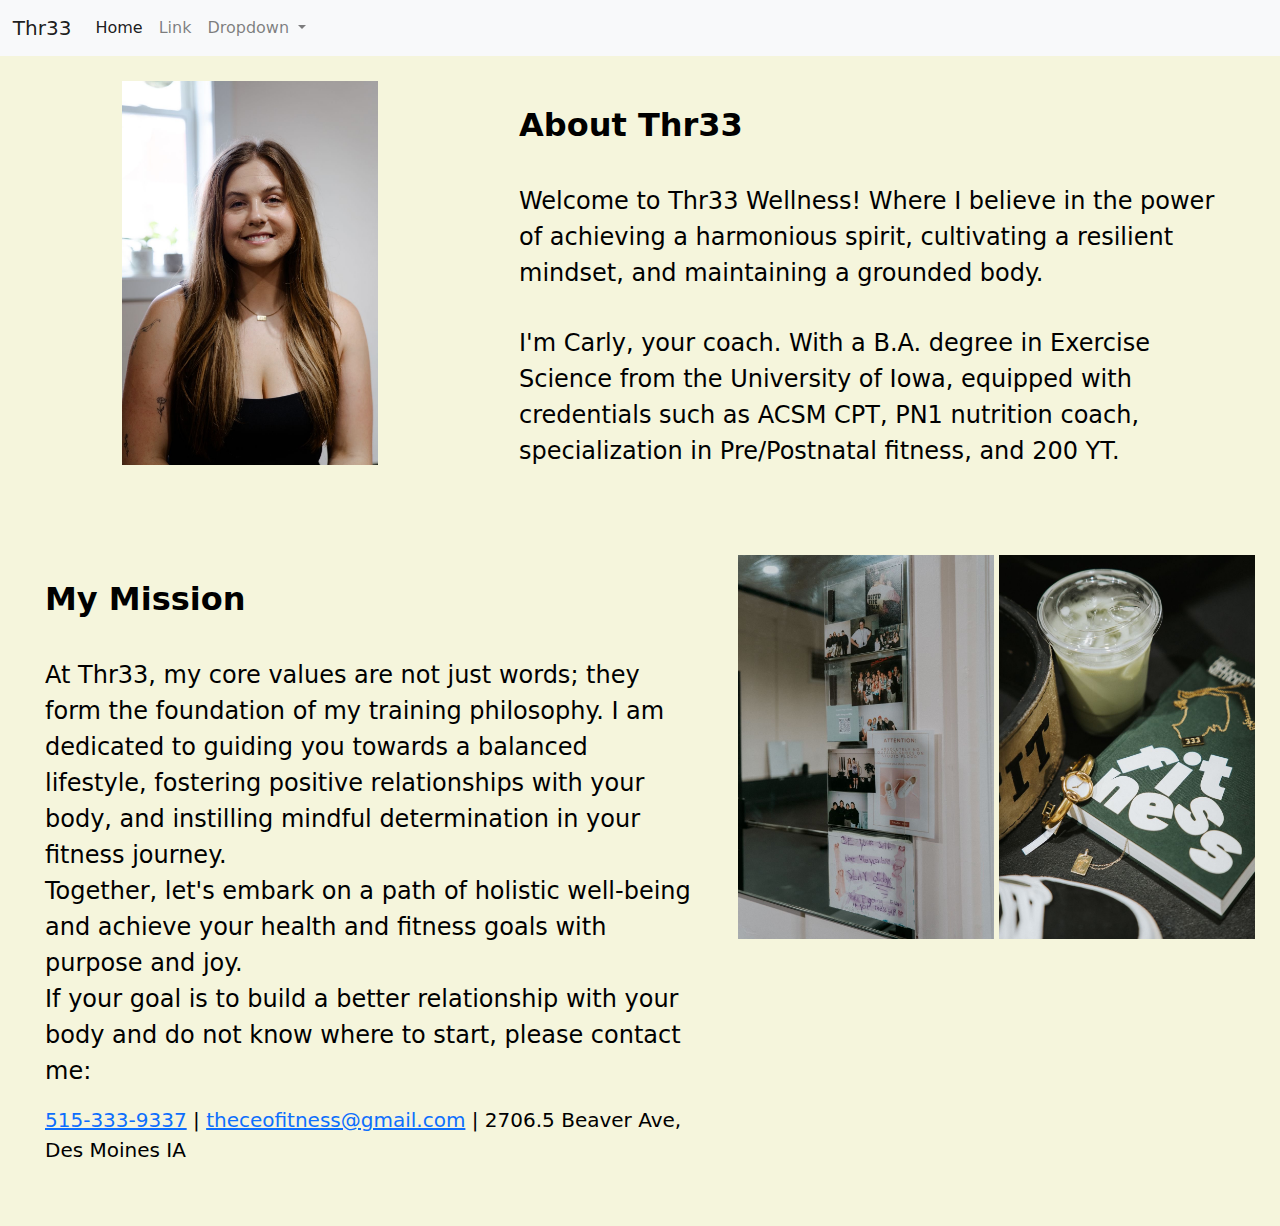
==== about_us.html @ e53f4fe4 "added about us" ====
<!DOCTYPE html>
<html lang="en">
  <head>
    <meta charset="UTF-8" />
    <meta name="viewport" content="width=device-width, initial-scale=1.0" />
    <link
      rel="stylesheet"
      href="https://cdn.jsdelivr.net/npm/bootstrap@4.3.1/dist/css/bootstrap.min.css"
      integrity="sha384-ggOyR0iXCbMQv3Xipma34MD+dH/1fQ784/j6cY/iJTQUOhcWr7x9JvoRxT2MZw1T"
      crossorigin="anonymous"
    />

    <!-- Bootstrap CSS -->
    <link
      href="https://cdn.jsdelivr.net/npm/bootstrap@5.3.3/dist/css/bootstrap.min.css"
      rel="stylesheet"
      integrity="sha384-QWTKZyjpPEjISv5WaRU9OFeRpok6YctnYmDr5pNlyT2bRjXh0JMhjY6hW+ALEwIH"
      crossorigin="anonymous"
    />
    <script
      src="https://cdn.jsdelivr.net/npm/bootstrap@5.3.3/dist/js/bootstrap.bundle.min.js"
      integrity="sha384-YvpcrYf0tY3lHB60NNkmXc5s9fDVZLESaAA55NDzOxhy9GkcIdslK1eN7N6jIeHz"
      crossorigin="anonymous"
    ></script>

    <!-- index.css -->
    <link href="index.css" rel="stylesheet" />
    <script src="index.js"></script>
    <script
      src="https://code.jquery.com/jquery-3.3.1.slim.min.js"
      integrity="sha384-q8i/X+965DzO0rT7abK41JStQIAqVgRVzpbzo5smXKp4YfRvH+8abtTE1Pi6jizo"
      crossorigin="anonymous"
    ></script>
    <script
      src="https://cdn.jsdelivr.net/npm/popper.js@1.14.7/dist/umd/popper.min.js"
      integrity="sha384-UO2eT0CpHqdSJQ6hJty5KVphtPhzWj9WO1clHTMGa3JDZwrnQq4sF86dIHNDz0W1"
      crossorigin="anonymous"
    ></script>

    <!-- Boot strap js -->
    <script src="https://stackpath.bootstrapcdn.com/bootstrap/4.5.2/js/bootstrap.min.js"></script>

    <title>Thr33 | About Us</title>
  </head>
  <body>
    <nav class="navbar navbar-expand-lg navbar-light bg-light">
      <a class="navbar-brand" href="./index.html" style="margin-left: 1%"
        >Thr33</a
      >
      <button
        class="navbar-toggler"
        type="button"
        data-toggle="collapse"
        data-target="#navbarSupportedContent"
        aria-controls="navbarSupportedContent"
        aria-expanded="false"
        aria-label="Toggle navigation"
      >
        <span class="navbar-toggler-icon"></span>
      </button>

      <div class="collapse navbar-collapse" id="navbarSupportedContent">
        <ul class="navbar-nav mr-auto">
          <li class="nav-item active">
            <a class="nav-link" href="./index.html"
              >Home <span class="sr-only">(current)</span></a
            >
          </li>
          <li class="nav-item">
            <a class="nav-link" href="#">Link</a>
          </li>
          <li class="nav-item dropdown">
            <a
              class="nav-link dropdown-toggle"
              href="#"
              id="navbarDropdown"
              role="button"
              data-toggle="dropdown"
              aria-haspopup="true"
              aria-expanded="false"
            >
              Dropdown
            </a>
            <div class="dropdown-menu" aria-labelledby="navbarDropdown">
              <a class="dropdown-item" href="./about_us.html">About Us</a>
              <a class="dropdown-item" href="#">Training Programs</a>
              <a class="dropdown-item" href="./contact.html">Contact Us</a>
              <div class="dropdown-divider"></div>
              <a class="dropdown-item" href="#">Something else here</a>
            </div>
          </li>
        </ul>
      </div>
    </nav>
    <!-- <div class="container text-center"> -->
    <div class="row" style="background-color: beige; padding: 25px">
      <!-- auto div: put image inside and determine the size of it and the grid will snap to -->
      <div class="col-md-auto">
        <img
          src="images/carly_4.jpg"
          style="min-width: 50vh; object-fit: contain"
          class="img"
        />
      </div>
      <div class="col">
        <div class="text-content">
          <div class="row">
            <p class="header-text">
              <b>About Thr33</b>
            </p>
          </div>

          <div class="row" style="padding-top: 2vh">
            <p class="plain-text">
              Welcome to Thr33 Wellness! Where I believe in the power of
              achieving a harmonious spirit, cultivating a resilient mindset,
              and maintaining a grounded body.
            </p>
          </div>
          <div class="row" style="padding-top: 2vh">
            <p class="plain-text">
              I'm Carly, your coach. With a B.A. degree in Exercise Science from
              the University of Iowa, equipped with credentials such as ACSM
              CPT, PN1 nutrition coach, specialization in Pre/Postnatal fitness,
              and 200 YT.
            </p>
          </div>
        </div>
      </div>
    </div>

    <div class="row" style="background-color: beige; padding: 25px">
      <!-- auto div: put image inside and determine the size of it and the grid will snap to -->
      <!-- <div class="col-md-auto">
        <img src="images/team_picture_309.jpg" class="img" />
      </div> -->

      <div class="col">
        <div class="text-content">
          <div class="row">
            <p class="header-text"><b>My Mission</b></p>
          </div>

          <div class="row" style="padding-top: 2vh">
            <p class="plain-text">
              At Thr33, my core values are not just words; they form the
              foundation of my training philosophy. I am dedicated to guiding
              you towards a balanced lifestyle, fostering positive relationships
              with your body, and instilling mindful determination in your
              fitness journey.<br>
              Together, let's embark on a path of holistic well-being and
              achieve your health and fitness goals with purpose and joy.<br />If
              your goal is to build a better relationship with your body and do
              not know where to start, please contact me:
            </p>
          </div>
          <div class="row">
            <p style="font-size: 1.25rem;">
              <a href="tel:5153339337">515-333-9337</a> | 
              <a href="mailto:theceofitness@gmail.com">theceofitness@gmail.com</a> | 
              2706.5 Beaver Ave, Des Moines IA
              
            </p>
          </div>
        </div>
      </div>
      <div class="col-md-auto">
        <img src="images/notes.jpg" class="img" />
      <!-- </div>
      <div class="col-md-auto"> -->
        <img src="images/items_2.jpg" class="img" />
      </div>
    </div>
  </body>
</html>
---- index.css ----
#home_page_image {
  max-height: 95vh;
}

#transparent_image {
  max-width: 100vh;
  opacity: 0;
}

.text-content {
  padding: 20px 20px 20px 20px;
}

.img {
  max-height: 30vw;
  overflow-y: hidden;
}

/* Light Mode (default) */
body {
  background-color: white;
  color: black;
  transition: background-color 0.3s, color 0.3s;
}

.container {
  text-align: center;
  margin-top: 50px;
}

button {
  padding: 10px 20px;
  font-size: 16px;
  cursor: pointer;
}

/* Dark Mode */
body.dark-mode {
  background-color: #121212;
  color: #ffffff;
}

button {
  background-color: #007bff;
  color: white;
  border: none;
  border-radius: 5px;
}

button:hover {
  background-color: #0056b3;
}

.header-text {
  font-size: 2rem;
}

.plain-text {
  font-size: 1.5rem;
}
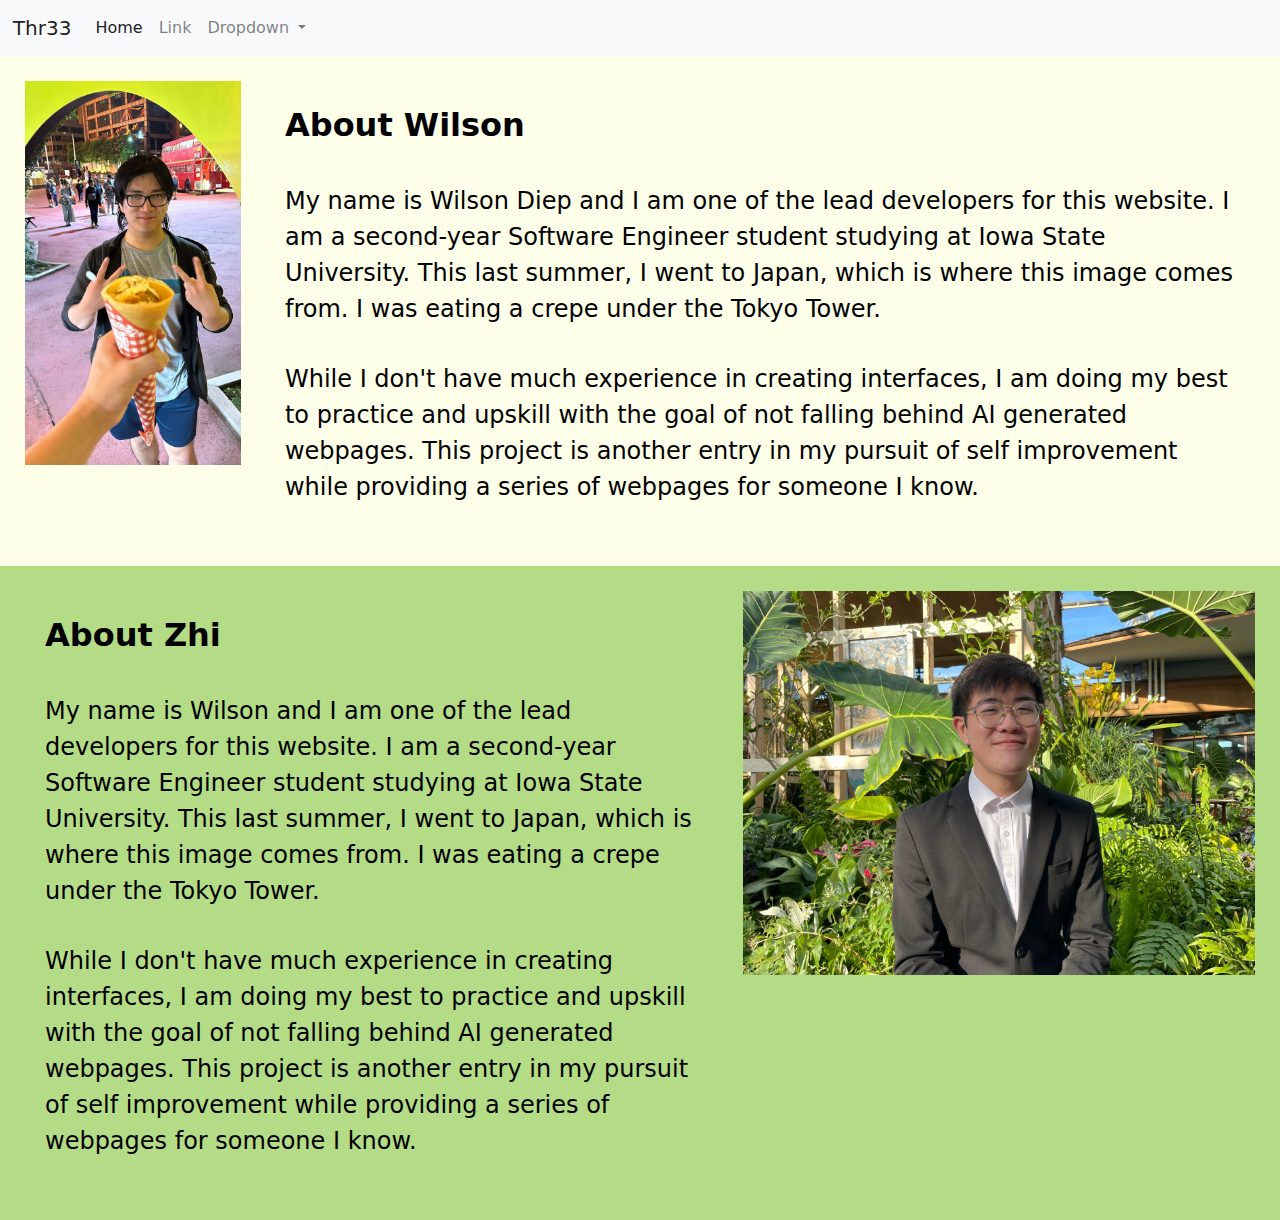
==== commit ca3e2b95: "updated about authors page" ====
--- a/about_us.html
+++ b/about_us.html
@@ -83,7 +83,9 @@
             </a>
             <div class="dropdown-menu" aria-labelledby="navbarDropdown">
               <a class="dropdown-item" href="./about_us.html">About Us</a>
-              <a class="dropdown-item" href="#">Training Programs</a>
+              <a class="dropdown-item" href="./programs.html"
+                >Training Programs</a
+              >
               <a class="dropdown-item" href="./contact.html">Contact Us</a>
               <div class="dropdown-divider"></div>
               <a class="dropdown-item" href="#">Something else here</a>
@@ -92,13 +94,11 @@
         </ul>
       </div>
     </nav>
-    <!-- <div class="container text-center"> -->
-    <div class="row" style="background-color: beige; padding: 25px">
-      <!-- auto div: put image inside and determine the size of it and the grid will snap to -->
+    <div class="row" style="background-color: #feffe9; padding: 25px">
       <div class="col-md-auto">
         <img
-          src="images/carly_4.jpg"
-          style="min-width: 50vh; object-fit: contain"
+          src="images/wilson_bio_picture.jpg"
+          style="min-width: 20vh; object-fit: contain; margin: auto;"
           class="img"
         />
       </div>
@@ -106,69 +106,66 @@
         <div class="text-content">
           <div class="row">
             <p class="header-text">
-              <b>About Thr33</b>
+              <b>About Wilson</b>
             </p>
           </div>
 
           <div class="row" style="padding-top: 2vh">
             <p class="plain-text">
-              Welcome to Thr33 Wellness! Where I believe in the power of
-              achieving a harmonious spirit, cultivating a resilient mindset,
-              and maintaining a grounded body.
+              My name is Wilson Diep and I am one of the lead developers for this
+              website. I am a second-year Software Engineer student studying at
+              Iowa State University. This last summer, I went to Japan, which is
+              where this image comes from. I was eating a crepe under the Tokyo
+              Tower.
             </p>
           </div>
           <div class="row" style="padding-top: 2vh">
             <p class="plain-text">
-              I'm Carly, your coach. With a B.A. degree in Exercise Science from
-              the University of Iowa, equipped with credentials such as ACSM
-              CPT, PN1 nutrition coach, specialization in Pre/Postnatal fitness,
-              and 200 YT.
+              While I don't have much experience in creating interfaces, I am
+              doing my best to practice and upskill with the goal of not falling
+              behind AI generated webpages. This project is another entry in my
+              pursuit of self improvement while providing a series of webpages
+              for someone I know.
             </p>
           </div>
         </div>
       </div>
     </div>
-
-    <div class="row" style="background-color: beige; padding: 25px">
-      <!-- auto div: put image inside and determine the size of it and the grid will snap to -->
-      <!-- <div class="col-md-auto">
-        <img src="images/team_picture_309.jpg" class="img" />
-      </div> -->
-
+    <div class="row" style="background-color: #b4dc87; padding: 25px">
       <div class="col">
         <div class="text-content">
           <div class="row">
-            <p class="header-text"><b>My Mission</b></p>
+            <p class="header-text">
+              <b>About Zhi</b>
+            </p>
           </div>
 
           <div class="row" style="padding-top: 2vh">
             <p class="plain-text">
-              At Thr33, my core values are not just words; they form the
-              foundation of my training philosophy. I am dedicated to guiding
-              you towards a balanced lifestyle, fostering positive relationships
-              with your body, and instilling mindful determination in your
-              fitness journey.<br>
-              Together, let's embark on a path of holistic well-being and
-              achieve your health and fitness goals with purpose and joy.<br />If
-              your goal is to build a better relationship with your body and do
-              not know where to start, please contact me:
+              My name is Wilson and I am one of the lead developers for this
+              website. I am a second-year Software Engineer student studying at
+              Iowa State University. This last summer, I went to Japan, which is
+              where this image comes from. I was eating a crepe under the Tokyo
+              Tower.
             </p>
           </div>
-          <div class="row">
-            <p style="font-size: 1.25rem;">
-              <a href="tel:5153339337">515-333-9337</a> | 
-              <a href="mailto:theceofitness@gmail.com">theceofitness@gmail.com</a> | 
-              2706.5 Beaver Ave, Des Moines IA
-              
+          <div class="row" style="padding-top: 2vh">
+            <p class="plain-text">
+              While I don't have much experience in creating interfaces, I am
+              doing my best to practice and upskill with the goal of not falling
+              behind AI generated webpages. This project is another entry in my
+              pursuit of self improvement while providing a series of webpages
+              for someone I know.
             </p>
           </div>
         </div>
-      </div>
-      <div class="col-md-auto">
-        <img src="images/notes.jpg" class="img" />
-      <!-- </div>
-      <div class="col-md-auto"> -->
-        <img src="images/items_2.jpg" class="img" />
+    </div>
+    <div class="col-md-auto">
+      <img
+        src="images/Zhi.jpg"
+        style="min-width: 10%; object-fit: contain"
+        class="img"
+      />
       </div>
     </div>
   </body>
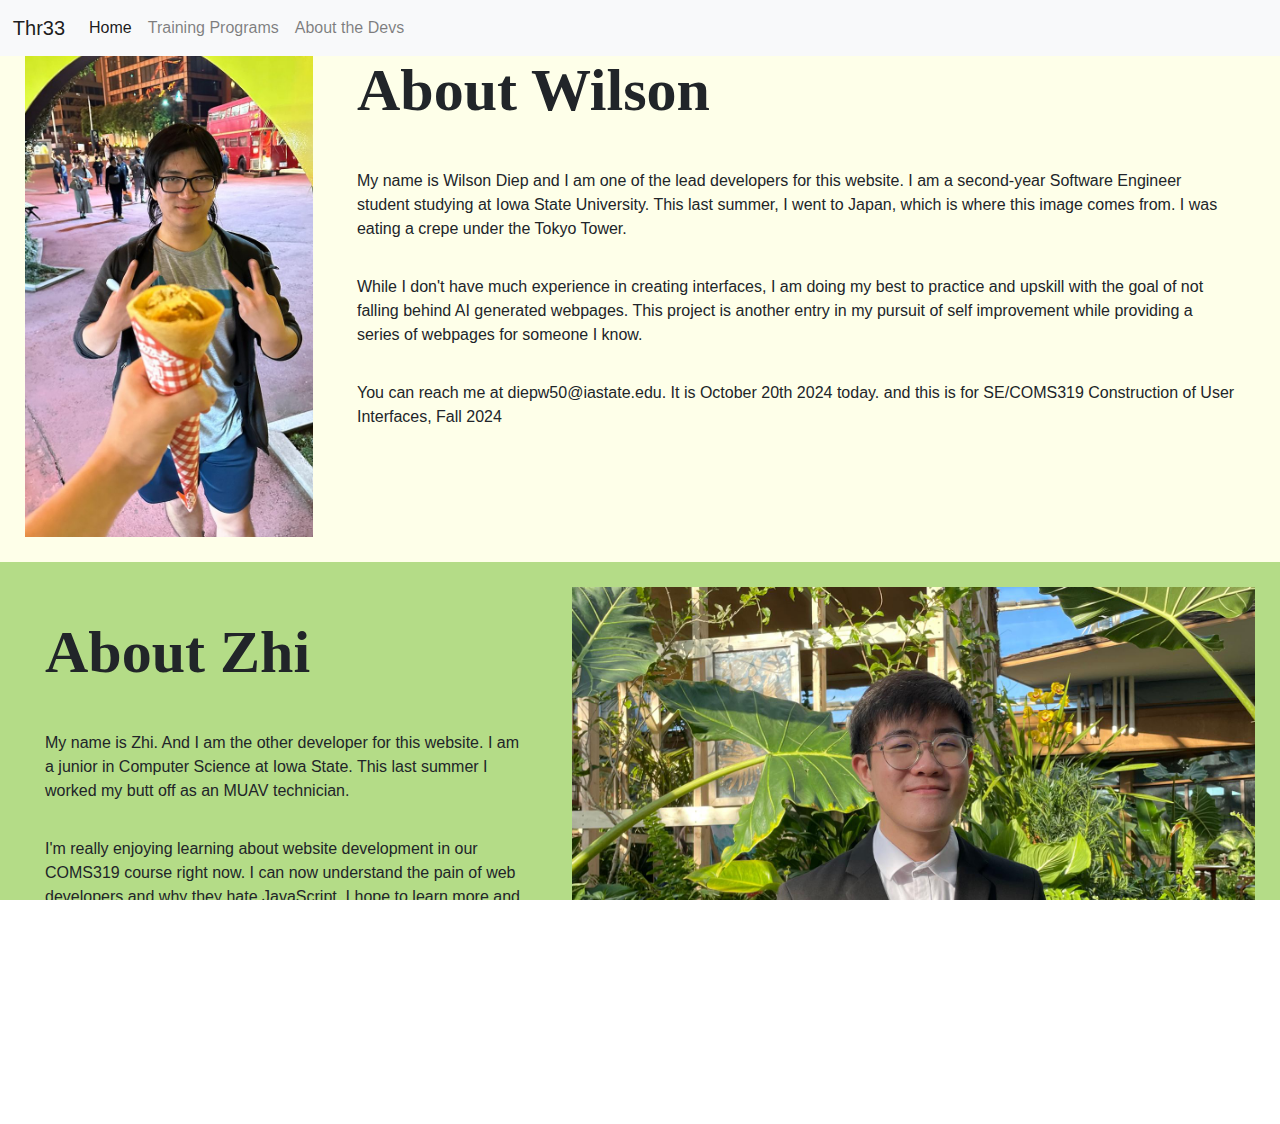
==== commit 3465a134: "ALL THE STUFF" ====
--- a/about_us.html
+++ b/about_us.html
@@ -24,7 +24,7 @@
     ></script>
 
     <!-- index.css -->
-    <link href="index.css" rel="stylesheet" />
+    <link href="styles/index.css" rel="stylesheet" />
     <script src="index.js"></script>
     <script
       src="https://code.jquery.com/jquery-3.3.1.slim.min.js"
@@ -43,7 +43,7 @@
     <title>Thr33 | About Us</title>
   </head>
   <body>
-    <nav class="navbar navbar-expand-lg navbar-light bg-light">
+    <nav class="navbar fixed-top navbar-expand-lg navbar-light bg-light">
       <a class="navbar-brand" href="./index.html" style="margin-left: 1%"
         >Thr33</a
       >
@@ -66,10 +66,7 @@
               >Home <span class="sr-only">(current)</span></a
             >
           </li>
-          <li class="nav-item">
-            <a class="nav-link" href="#">Link</a>
-          </li>
-          <li class="nav-item dropdown">
+          <!-- <li class="nav-item dropdown">
             <a
               class="nav-link dropdown-toggle"
               href="#"
@@ -82,14 +79,17 @@
               Dropdown
             </a>
             <div class="dropdown-menu" aria-labelledby="navbarDropdown">
-              <a class="dropdown-item" href="./about_us.html">About Us</a>
+              <a class="dropdown-item" href="./about_us.html">About the Devs</a>
               <a class="dropdown-item" href="./programs.html"
                 >Training Programs</a
               >
-              <a class="dropdown-item" href="./contact.html">Contact Us</a>
-              <div class="dropdown-divider"></div>
-              <a class="dropdown-item" href="#">Something else here</a>
             </div>
+          </li> -->
+          <li>
+            <a class="nav-link" href="./programs.html">Training Programs</a>
+          </li>
+          <li>
+            <a class="nav-link" href="./about_us.html">About the Devs</a>
           </li>
         </ul>
       </div>
@@ -98,7 +98,7 @@
       <div class="col-md-auto">
         <img
           src="images/wilson_bio_picture.jpg"
-          style="min-width: 20vh; object-fit: contain; margin: auto;"
+          style="min-width: 20vh; object-fit: contain; margin: auto"
           class="img"
         />
       </div>
@@ -112,11 +112,11 @@
 
           <div class="row" style="padding-top: 2vh">
             <p class="plain-text">
-              My name is Wilson Diep and I am one of the lead developers for this
-              website. I am a second-year Software Engineer student studying at
-              Iowa State University. This last summer, I went to Japan, which is
-              where this image comes from. I was eating a crepe under the Tokyo
-              Tower.
+              My name is Wilson Diep and I am one of the lead developers for
+              this website. I am a second-year Software Engineer student
+              studying at Iowa State University. This last summer, I went to
+              Japan, which is where this image comes from. I was eating a crepe
+              under the Tokyo Tower.
             </p>
           </div>
           <div class="row" style="padding-top: 2vh">
@@ -126,6 +126,13 @@
               behind AI generated webpages. This project is another entry in my
               pursuit of self improvement while providing a series of webpages
               for someone I know.
+            </p>
+          </div>
+          <div class="row" style="padding-top: 2vh">
+            <p class="plain-text">
+              You can reach me at diepw50@iastate.edu. It is October 20th 2024
+              today. and this is for SE/COMS319 Construction of User Interfaces,
+              Fall 2024
             </p>
           </div>
         </div>
@@ -142,30 +149,34 @@
 
           <div class="row" style="padding-top: 2vh">
             <p class="plain-text">
-              My name is Wilson and I am one of the lead developers for this
-              website. I am a second-year Software Engineer student studying at
-              Iowa State University. This last summer, I went to Japan, which is
-              where this image comes from. I was eating a crepe under the Tokyo
-              Tower.
+              My name is Zhi. And I am the other developer for this website. I
+              am a junior in Computer Science at Iowa State. This last summer I
+              worked my butt off as an MUAV technician.
             </p>
           </div>
           <div class="row" style="padding-top: 2vh">
             <p class="plain-text">
-              While I don't have much experience in creating interfaces, I am
-              doing my best to practice and upskill with the goal of not falling
-              behind AI generated webpages. This project is another entry in my
-              pursuit of self improvement while providing a series of webpages
-              for someone I know.
+              I'm really enjoying learning about website development in our
+              COMS319 course right now. I can now understand the pain of web
+              developers and why they hate JavaScript. I hope to learn more and
+              maybe do some even more fun things and smile through the pain.
+            </p>
+          </div>
+          <div class="row" style="padding-top: 2vh">
+            <p class="plain-text">
+              You can reach me at zhiyang @iastate.edu. It is October 20th 2024
+              today. and this is for SE/COMS319 Construction of User Interfaces,
+              Fall 2024
             </p>
           </div>
         </div>
-    </div>
-    <div class="col-md-auto">
-      <img
-        src="images/Zhi.jpg"
-        style="min-width: 10%; object-fit: contain"
-        class="img"
-      />
+      </div>
+      <div class="col-md-auto">
+        <img
+          src="images/Zhi.jpg"
+          style="min-width: 10%; object-fit: contain"
+          class="img"
+        />
       </div>
     </div>
   </body>
--- a/styles/index.css
+++ b/styles/index.css
@@ -0,0 +1,49 @@
+@import url("https://fonts.googleapis.com/css?family=Open+Sans&display=swap");
+
+body,
+html {
+  height: 100%;
+  overflow-x: hidden; /* Prevent horizontal scroll */
+  font-family: Arial, sans-serif;
+}
+
+#home_page_image {
+  max-width: 200vw;
+  height: 150vw;
+  overflow: hidden;
+  object-position: -50vw -45vw;
+}
+
+#transparent_image {
+  max-width: 100vh;
+  opacity: 0.2;
+}
+
+.text-content {
+  padding: 20px 20px 20px 20px;
+}
+
+.img {
+  max-height: 40vw;
+  overflow-y: hidden;
+}
+
+.hr {
+  border: none;
+  height: 10px; /* Adjust the thickness of the line */
+  background-color: black; /* Set the background color */
+  width: 100%; /* Set the width (optional, you can adjust it) */
+}
+
+.content-text {
+  font-size: 30px;
+  font-family: "Aileron", sans-serif;
+  letter-spacing: 2px;
+  line-height: 1.8;
+}
+
+.header-text {
+  font-size: 60px;
+  font-family: "EB Garamond", serif;
+  font-weight: bold;
+}
